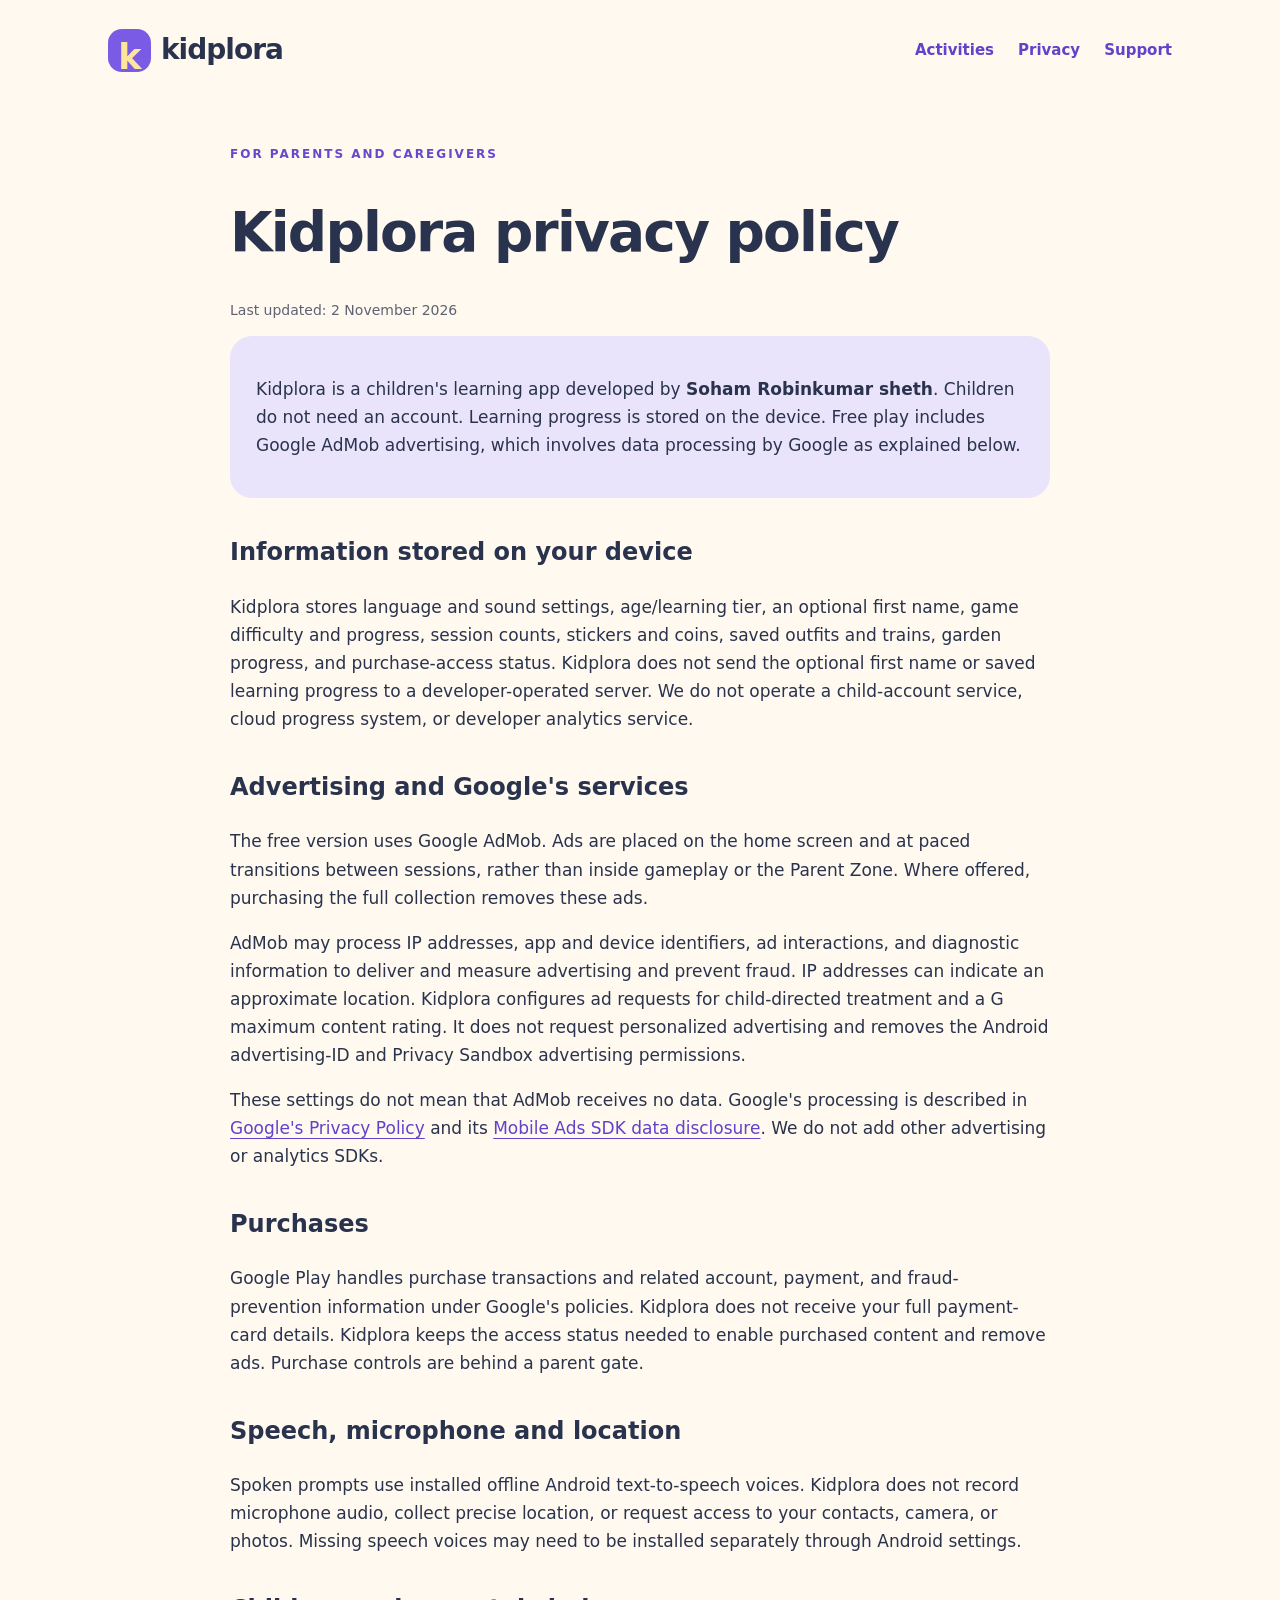
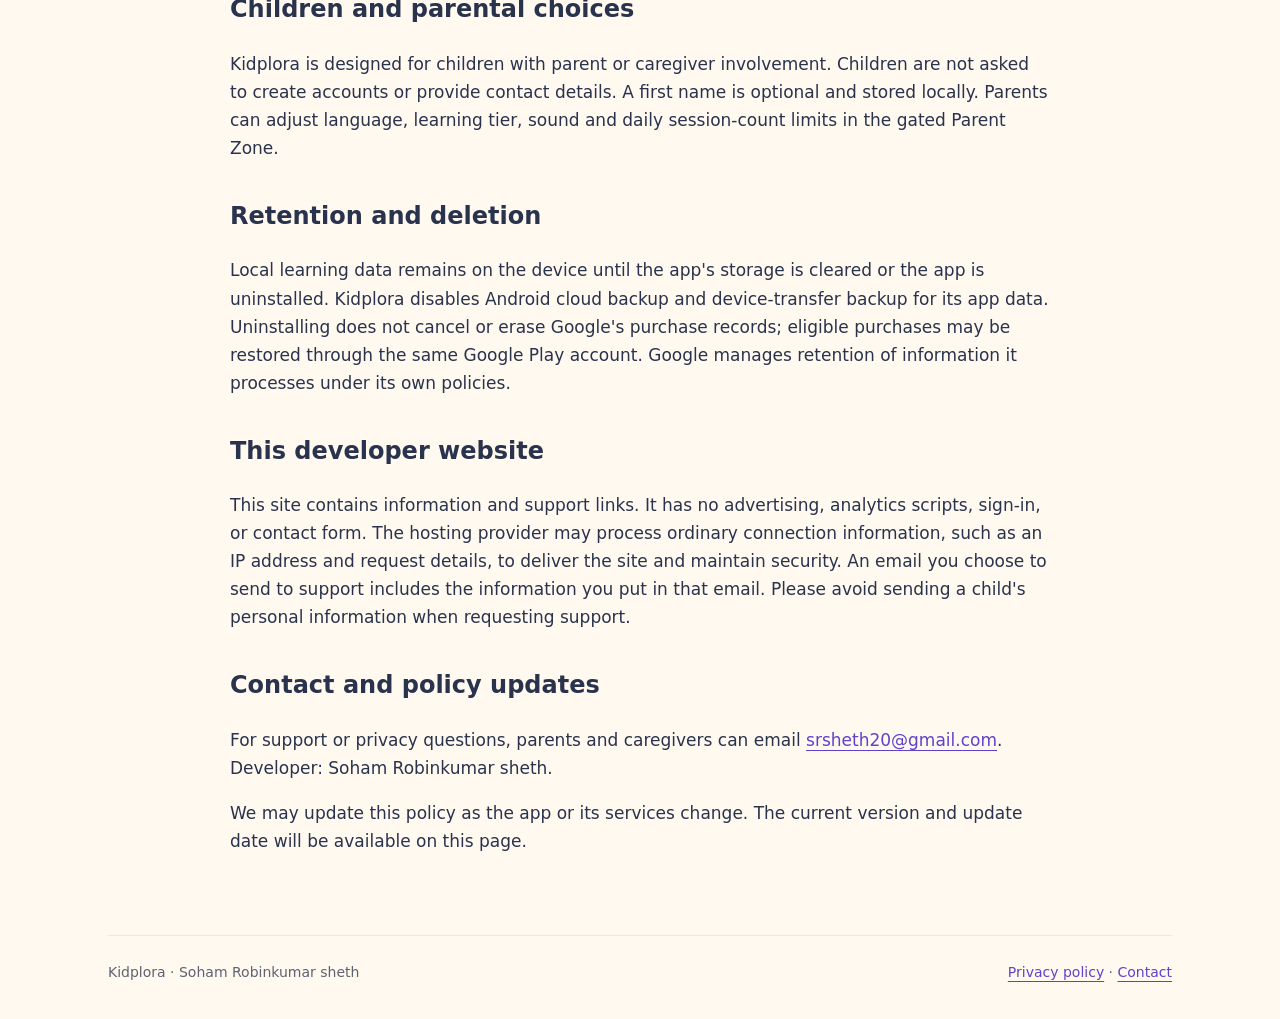
==== privacy.html @ d51007ac "Kidplora developer website and privacy policy" ====
<!doctype html><html lang="en"><head><meta charset="utf-8"><meta name="viewport" content="width=device-width, initial-scale=1"><meta name="description" content="How Kidplora handles local learning progress, Google AdMob advertising, purchases and parent privacy requests."><title>Privacy Policy — Kidplora</title><link rel="stylesheet" href="styles.css"><link rel="icon" href="favicon.svg" type="image/svg+xml"></head><body>
<a class="skip" href="#main">Skip to content</a><div class="wrap"><header><a class="brand" href="index.html" aria-label="Kidplora home"><span class="mark" aria-hidden="true">k</span>kidplora</a><nav aria-label="Main navigation"><a href="index.html#games">Activities</a><a href="privacy.html" aria-current="page">Privacy</a><a href="index.html#support">Support</a></nav></header>
<main id="main" class="policy"><div class="eyebrow">For parents and caregivers</div><h1>Kidplora privacy policy</h1><p class="small">Last updated: 2 November 2026</p>
<div class="summary"><p>Kidplora is a children's learning app developed by <strong>Soham Robinkumar sheth</strong>. Children do not need an account. Learning progress is stored on the device. Free play includes Google AdMob advertising, which involves data processing by Google as explained below.</p></div>
<h2>Information stored on your device</h2><p>Kidplora stores language and sound settings, age/learning tier, an optional first name, game difficulty and progress, session counts, stickers and coins, saved outfits and trains, garden progress, and purchase-access status. Kidplora does not send the optional first name or saved learning progress to a developer-operated server. We do not operate a child-account service, cloud progress system, or developer analytics service.</p>
<h2>Advertising and Google's services</h2><p>The free version uses Google AdMob. Ads are placed on the home screen and at paced transitions between sessions, rather than inside gameplay or the Parent Zone. Where offered, purchasing the full collection removes these ads.</p><p>AdMob may process IP addresses, app and device identifiers, ad interactions, and diagnostic information to deliver and measure advertising and prevent fraud. IP addresses can indicate an approximate location. Kidplora configures ad requests for child-directed treatment and a G maximum content rating. It does not request personalized advertising and removes the Android advertising-ID and Privacy Sandbox advertising permissions.</p><p>These settings do not mean that AdMob receives no data. Google's processing is described in <a href="https://policies.google.com/privacy">Google's Privacy Policy</a> and its <a href="https://developers.google.com/admob/android/privacy/play-data-disclosure">Mobile Ads SDK data disclosure</a>. We do not add other advertising or analytics SDKs.</p>
<h2>Purchases</h2><p>Google Play handles purchase transactions and related account, payment, and fraud-prevention information under Google's policies. Kidplora does not receive your full payment-card details. Kidplora keeps the access status needed to enable purchased content and remove ads. Purchase controls are behind a parent gate.</p>
<h2>Speech, microphone and location</h2><p>Spoken prompts use installed offline Android text-to-speech voices. Kidplora does not record microphone audio, collect precise location, or request access to your contacts, camera, or photos. Missing speech voices may need to be installed separately through Android settings.</p>
<h2>Children and parental choices</h2><p>Kidplora is designed for children with parent or caregiver involvement. Children are not asked to create accounts or provide contact details. A first name is optional and stored locally. Parents can adjust language, learning tier, sound and daily session-count limits in the gated Parent Zone.</p>
<h2>Retention and deletion</h2><p>Local learning data remains on the device until the app's storage is cleared or the app is uninstalled. Kidplora disables Android cloud backup and device-transfer backup for its app data. Uninstalling does not cancel or erase Google's purchase records; eligible purchases may be restored through the same Google Play account. Google manages retention of information it processes under its own policies.</p>
<h2>This developer website</h2><p>This site contains information and support links. It has no advertising, analytics scripts, sign-in, or contact form. The hosting provider may process ordinary connection information, such as an IP address and request details, to deliver the site and maintain security. An email you choose to send to support includes the information you put in that email. Please avoid sending a child's personal information when requesting support.</p>
<h2>Contact and policy updates</h2><p>For support or privacy questions, parents and caregivers can email <a href="mailto:srsheth20@gmail.com">srsheth20@gmail.com</a>. Developer: Soham Robinkumar sheth.</p><p>We may update this policy as the app or its services change. The current version and update date will be available on this page.</p></main>
<footer><span>Kidplora · Soham Robinkumar sheth</span><span><a href="privacy.html">Privacy policy</a> · <a href="mailto:srsheth20@gmail.com">Contact</a></span></footer></div></body></html>
---- styles.css ----
*{box-sizing:border-box}html{scroll-behavior:smooth}body{margin:0;background:#fff9ef;color:#29334d;font:17px/1.65 ui-rounded,"Trebuchet MS",system-ui,sans-serif}a{color:#6241cb;text-underline-offset:4px}a:hover{color:#3f2097}a:focus-visible{outline:3px solid #795be5;outline-offset:5px;border-radius:5px}.wrap{max-width:1120px;margin:auto;padding:0 28px}header{display:flex;justify-content:space-between;align-items:center;gap:20px;min-height:100px}nav{display:flex;gap:24px;flex-wrap:wrap}nav a{font-size:15px;font-weight:700;text-decoration:none;padding:10px 0}.brand{display:flex;align-items:center;gap:10px;font-size:28px;font-weight:900;text-decoration:none;color:#29334d;letter-spacing:-1px}.mark{display:grid;place-items:center;width:43px;height:43px;border-radius:14px;background:#795be5;color:#ffe59a;font-size:35px}.hero{display:grid;grid-template-columns:1.35fr 1fr;gap:48px;align-items:center;padding:65px 0 78px}.eyebrow{font-size:12px;font-weight:800;letter-spacing:2px;text-transform:uppercase;color:#6847cd}.hero h1{font-size:clamp(43px,6vw,70px);line-height:1.08;letter-spacing:-2.5px;margin:18px 0 22px}.intro{font-size:20px;max-width:580px;color:#5d6373}.hero-art{display:grid;place-items:center;background:#eae3fc;border-radius:40px;min-height:340px;transform:rotate(2deg)}.hero-art svg{width:250px;max-width:85%;transform:rotate(-2deg)}.actions{display:flex;gap:14px;align-items:center;flex-wrap:wrap;margin-top:30px}.button{display:inline-block;padding:13px 23px;border-radius:19px;background:#795be5;color:white;text-decoration:none;font-weight:800}.button:hover{background:#6140c7;color:white}.status{font-size:13px;color:#5d6373;margin-top:20px}.section{padding:35px 0 55px}.section h2{font-size:32px;line-height:1.25;margin:10px 0 24px;letter-spacing:-.8px}.games{display:grid;grid-template-columns:repeat(3,1fr);gap:15px}.game{padding:24px;border-radius:24px;background:white;border:1px solid #29334d10}.emoji{font-size:30px}.game h3{font-size:18px;margin:9px 0}.game p{font-size:15px;color:#5d6373;margin:0}.parents{background:#ddf2e8;border-radius:28px;padding:30px 35px;display:grid;grid-template-columns:1fr 1fr;gap:30px}.parents h2{margin-top:0}.parents ul{padding-left:20px;margin:0}.contact{display:flex;justify-content:space-between;gap:25px;align-items:center;padding:45px 0}.contact h2{margin:0 0 8px}.contact p{margin:0}.small{font-size:14px;color:#5d6373}footer{border-top:1px solid #29334d15;padding:25px 0 35px;display:flex;gap:22px;flex-wrap:wrap;justify-content:space-between;font-size:14px;color:#5d6373}.skip{position:absolute;top:-100px;left:15px;background:white;padding:10px;z-index:20}.skip:focus{top:10px}.policy{max-width:820px;margin:45px auto 80px}.policy h1{font-size:clamp(37px,6vw,55px);line-height:1.1;letter-spacing:-1.8px}.policy h2{font-size:24px;margin-top:35px}.summary{background:#eae3fc;padding:22px 26px;border-radius:22px}.policy p{overflow-wrap:anywhere}@media(max-width:760px){.wrap{padding:0 20px}header{min-height:90px;gap:15px}nav{gap:16px}nav a{font-size:14px}.hero{grid-template-columns:1fr;gap:32px;padding:35px 0 45px}.hero-art{min-height:260px;max-width:420px;width:100%;justify-self:center}.hero-art svg{width:200px}.games{grid-template-columns:repeat(2,1fr)}.parents{grid-template-columns:1fr;padding:25px;gap:12px}.contact{align-items:flex-start;flex-direction:column}.section h2{font-size:27px}}@media(max-width:430px){nav{gap:12px}.games{grid-template-columns:1fr}.hero h1{letter-spacing:-1.5px}.game{padding:22px}.brand{font-size:25px}.mark{width:36px;height:36px;font-size:30px}}@media(prefers-reduced-motion:reduce){html{scroll-behavior:auto}}
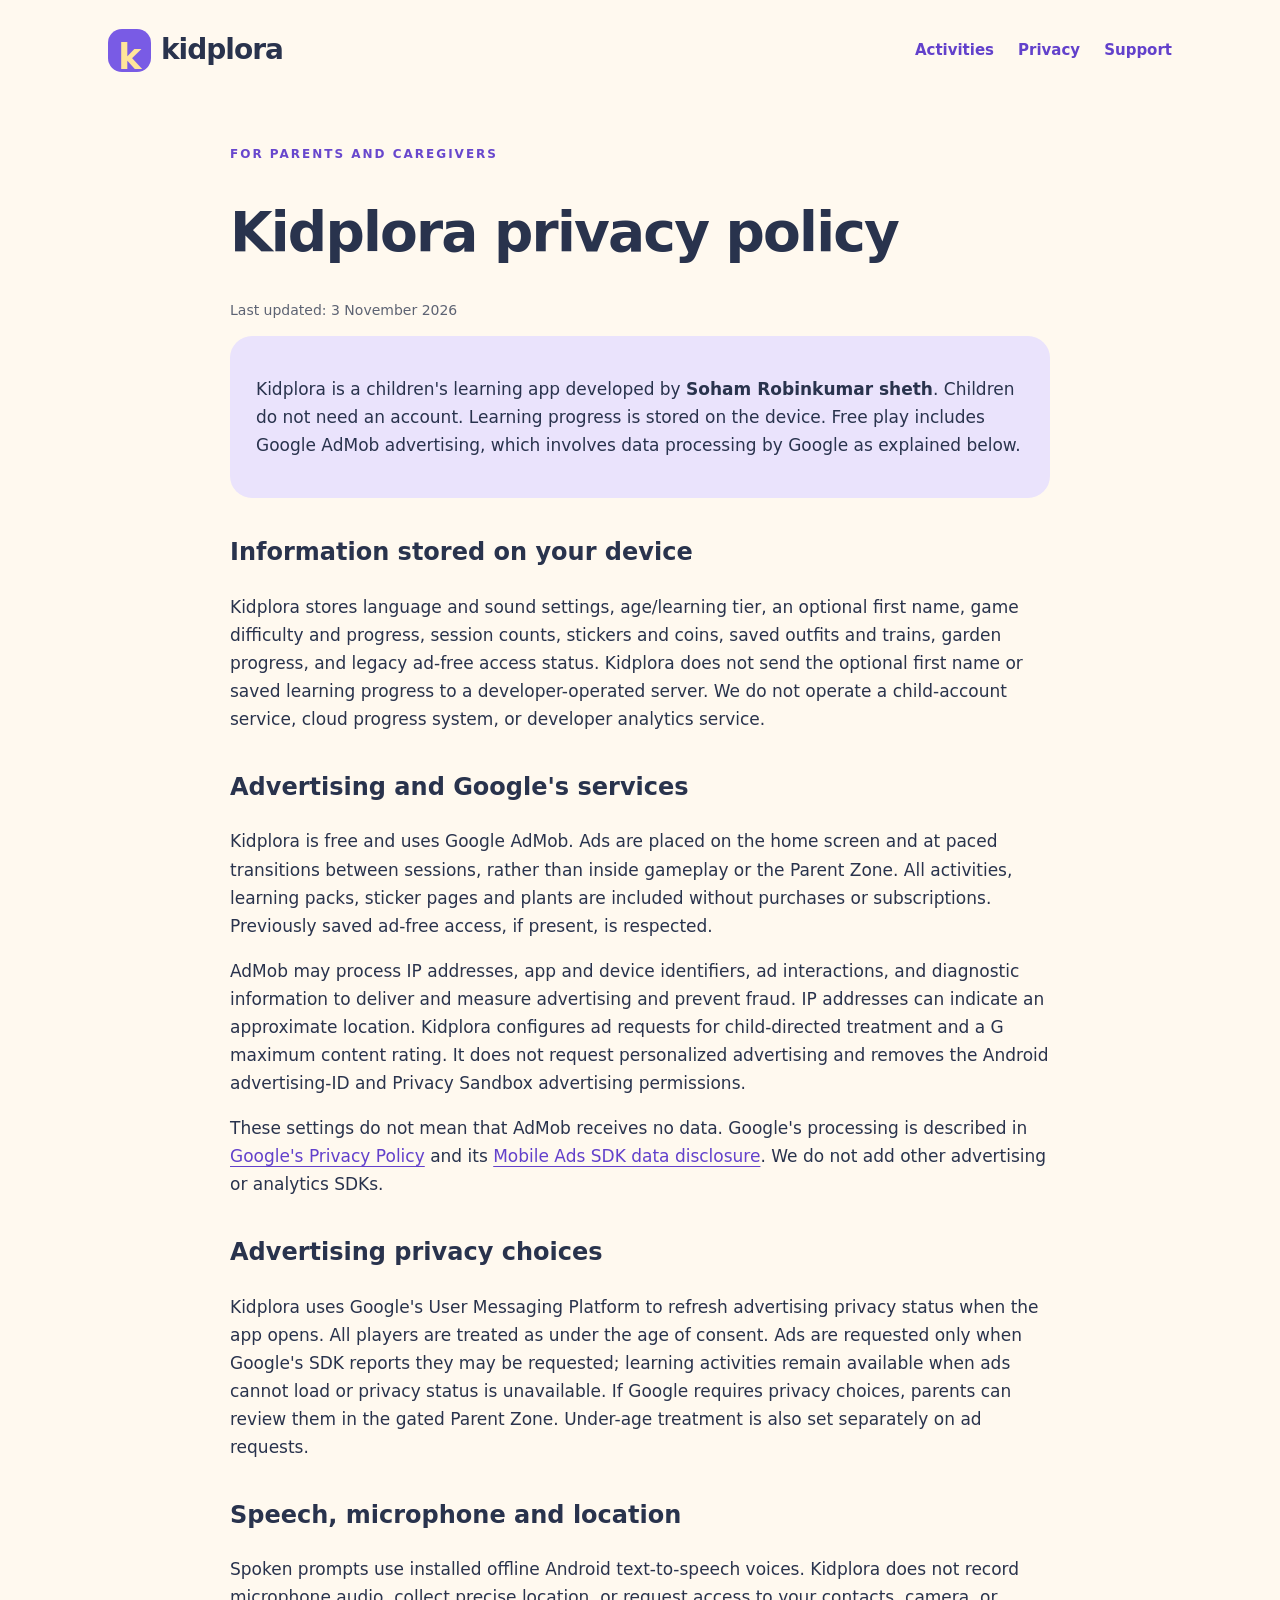
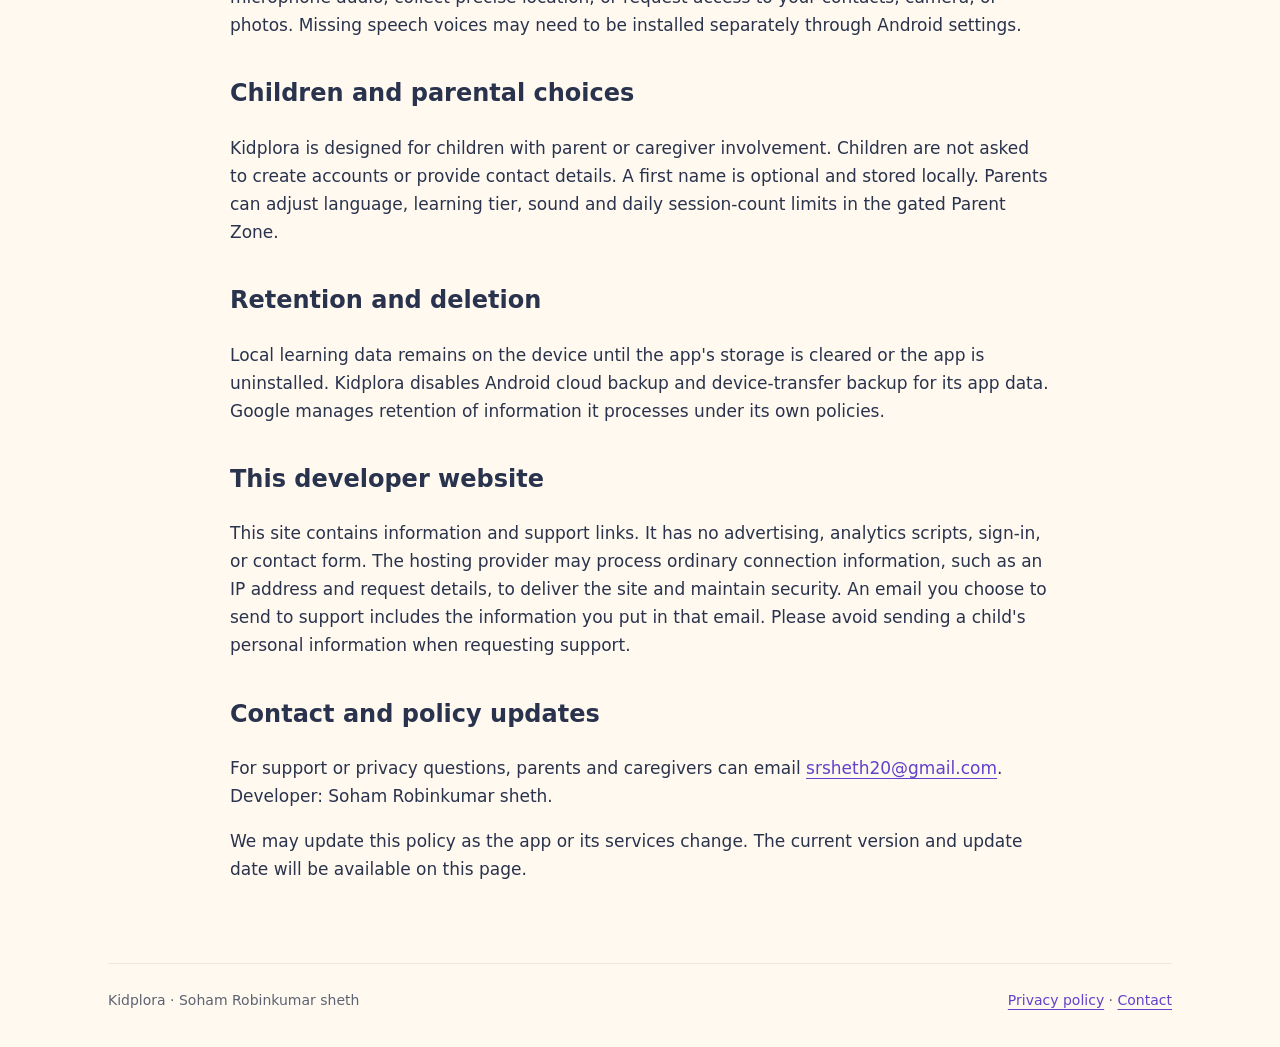
==== commit 5b8c04ff: "Privacy policy: all content free, advertising privacy choices, no purchases" ====
--- a/privacy.html
+++ b/privacy.html
@@ -1,13 +1,13 @@
-<!doctype html><html lang="en"><head><meta charset="utf-8"><meta name="viewport" content="width=device-width, initial-scale=1"><meta name="description" content="How Kidplora handles local learning progress, Google AdMob advertising, purchases and parent privacy requests."><title>Privacy Policy — Kidplora</title><link rel="stylesheet" href="styles.css"><link rel="icon" href="favicon.svg" type="image/svg+xml"></head><body>
+<!doctype html><html lang="en"><head><meta charset="utf-8"><meta name="viewport" content="width=device-width, initial-scale=1"><meta name="description" content="How Kidplora handles local learning progress, Google AdMob advertising and parent privacy requests."><title>Privacy Policy — Kidplora</title><link rel="stylesheet" href="styles.css"><link rel="icon" href="favicon.svg" type="image/svg+xml"></head><body>
 <a class="skip" href="#main">Skip to content</a><div class="wrap"><header><a class="brand" href="index.html" aria-label="Kidplora home"><span class="mark" aria-hidden="true">k</span>kidplora</a><nav aria-label="Main navigation"><a href="index.html#games">Activities</a><a href="privacy.html" aria-current="page">Privacy</a><a href="index.html#support">Support</a></nav></header>
-<main id="main" class="policy"><div class="eyebrow">For parents and caregivers</div><h1>Kidplora privacy policy</h1><p class="small">Last updated: 2 November 2026</p>
+<main id="main" class="policy"><div class="eyebrow">For parents and caregivers</div><h1>Kidplora privacy policy</h1><p class="small">Last updated: 3 November 2026</p>
 <div class="summary"><p>Kidplora is a children's learning app developed by <strong>Soham Robinkumar sheth</strong>. Children do not need an account. Learning progress is stored on the device. Free play includes Google AdMob advertising, which involves data processing by Google as explained below.</p></div>
-<h2>Information stored on your device</h2><p>Kidplora stores language and sound settings, age/learning tier, an optional first name, game difficulty and progress, session counts, stickers and coins, saved outfits and trains, garden progress, and purchase-access status. Kidplora does not send the optional first name or saved learning progress to a developer-operated server. We do not operate a child-account service, cloud progress system, or developer analytics service.</p>
-<h2>Advertising and Google's services</h2><p>The free version uses Google AdMob. Ads are placed on the home screen and at paced transitions between sessions, rather than inside gameplay or the Parent Zone. Where offered, purchasing the full collection removes these ads.</p><p>AdMob may process IP addresses, app and device identifiers, ad interactions, and diagnostic information to deliver and measure advertising and prevent fraud. IP addresses can indicate an approximate location. Kidplora configures ad requests for child-directed treatment and a G maximum content rating. It does not request personalized advertising and removes the Android advertising-ID and Privacy Sandbox advertising permissions.</p><p>These settings do not mean that AdMob receives no data. Google's processing is described in <a href="https://policies.google.com/privacy">Google's Privacy Policy</a> and its <a href="https://developers.google.com/admob/android/privacy/play-data-disclosure">Mobile Ads SDK data disclosure</a>. We do not add other advertising or analytics SDKs.</p>
-<h2>Purchases</h2><p>Google Play handles purchase transactions and related account, payment, and fraud-prevention information under Google's policies. Kidplora does not receive your full payment-card details. Kidplora keeps the access status needed to enable purchased content and remove ads. Purchase controls are behind a parent gate.</p>
+<h2>Information stored on your device</h2><p>Kidplora stores language and sound settings, age/learning tier, an optional first name, game difficulty and progress, session counts, stickers and coins, saved outfits and trains, garden progress, and legacy ad-free access status. Kidplora does not send the optional first name or saved learning progress to a developer-operated server. We do not operate a child-account service, cloud progress system, or developer analytics service.</p>
+<h2>Advertising and Google's services</h2><p>Kidplora is free and uses Google AdMob. Ads are placed on the home screen and at paced transitions between sessions, rather than inside gameplay or the Parent Zone. All activities, learning packs, sticker pages and plants are included without purchases or subscriptions. Previously saved ad-free access, if present, is respected.</p><p>AdMob may process IP addresses, app and device identifiers, ad interactions, and diagnostic information to deliver and measure advertising and prevent fraud. IP addresses can indicate an approximate location. Kidplora configures ad requests for child-directed treatment and a G maximum content rating. It does not request personalized advertising and removes the Android advertising-ID and Privacy Sandbox advertising permissions.</p><p>These settings do not mean that AdMob receives no data. Google's processing is described in <a href="https://policies.google.com/privacy">Google's Privacy Policy</a> and its <a href="https://developers.google.com/admob/android/privacy/play-data-disclosure">Mobile Ads SDK data disclosure</a>. We do not add other advertising or analytics SDKs.</p>
+<h2>Advertising privacy choices</h2><p>Kidplora uses Google's User Messaging Platform to refresh advertising privacy status when the app opens. All players are treated as under the age of consent. Ads are requested only when Google's SDK reports they may be requested; learning activities remain available when ads cannot load or privacy status is unavailable. If Google requires privacy choices, parents can review them in the gated Parent Zone. Under-age treatment is also set separately on ad requests.</p>
 <h2>Speech, microphone and location</h2><p>Spoken prompts use installed offline Android text-to-speech voices. Kidplora does not record microphone audio, collect precise location, or request access to your contacts, camera, or photos. Missing speech voices may need to be installed separately through Android settings.</p>
 <h2>Children and parental choices</h2><p>Kidplora is designed for children with parent or caregiver involvement. Children are not asked to create accounts or provide contact details. A first name is optional and stored locally. Parents can adjust language, learning tier, sound and daily session-count limits in the gated Parent Zone.</p>
-<h2>Retention and deletion</h2><p>Local learning data remains on the device until the app's storage is cleared or the app is uninstalled. Kidplora disables Android cloud backup and device-transfer backup for its app data. Uninstalling does not cancel or erase Google's purchase records; eligible purchases may be restored through the same Google Play account. Google manages retention of information it processes under its own policies.</p>
+<h2>Retention and deletion</h2><p>Local learning data remains on the device until the app's storage is cleared or the app is uninstalled. Kidplora disables Android cloud backup and device-transfer backup for its app data. Google manages retention of information it processes under its own policies.</p>
 <h2>This developer website</h2><p>This site contains information and support links. It has no advertising, analytics scripts, sign-in, or contact form. The hosting provider may process ordinary connection information, such as an IP address and request details, to deliver the site and maintain security. An email you choose to send to support includes the information you put in that email. Please avoid sending a child's personal information when requesting support.</p>
 <h2>Contact and policy updates</h2><p>For support or privacy questions, parents and caregivers can email <a href="mailto:srsheth20@gmail.com">srsheth20@gmail.com</a>. Developer: Soham Robinkumar sheth.</p><p>We may update this policy as the app or its services change. The current version and update date will be available on this page.</p></main>
 <footer><span>Kidplora · Soham Robinkumar sheth</span><span><a href="privacy.html">Privacy policy</a> · <a href="mailto:srsheth20@gmail.com">Contact</a></span></footer></div></body></html>
